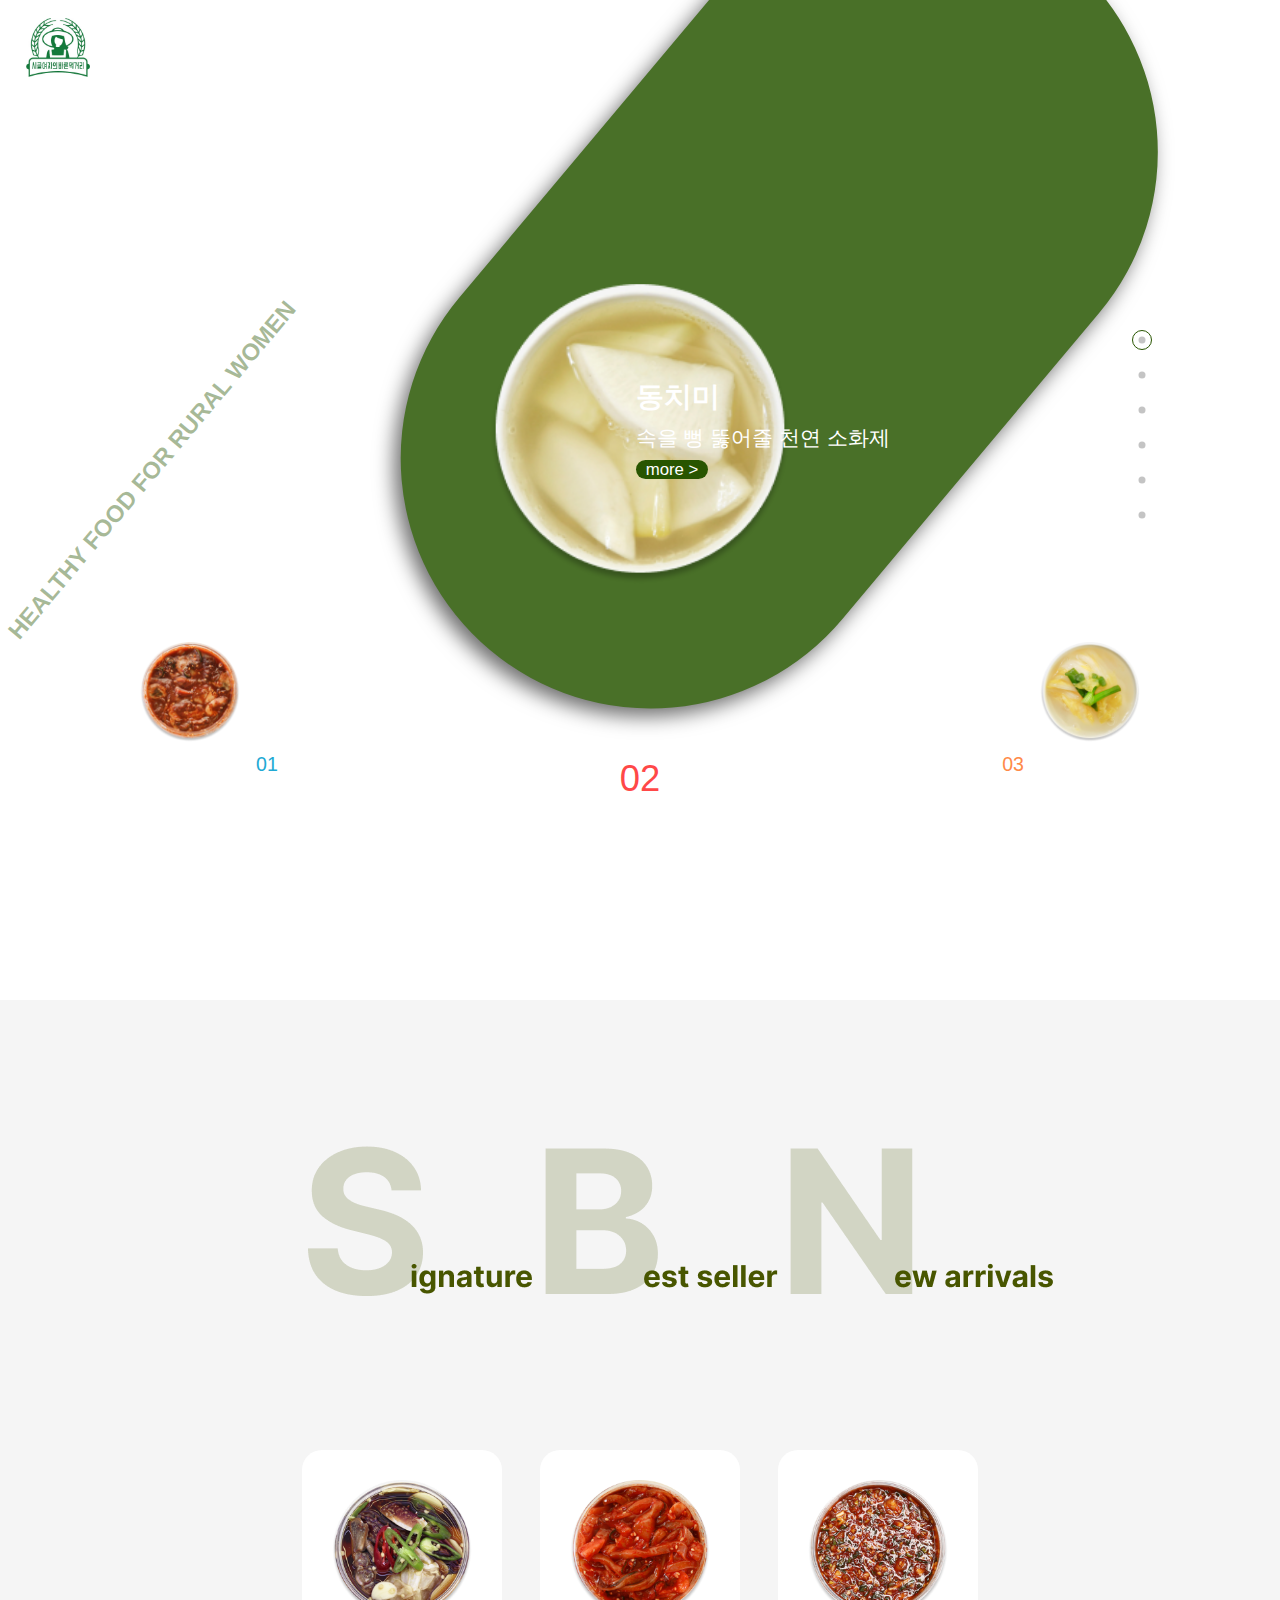
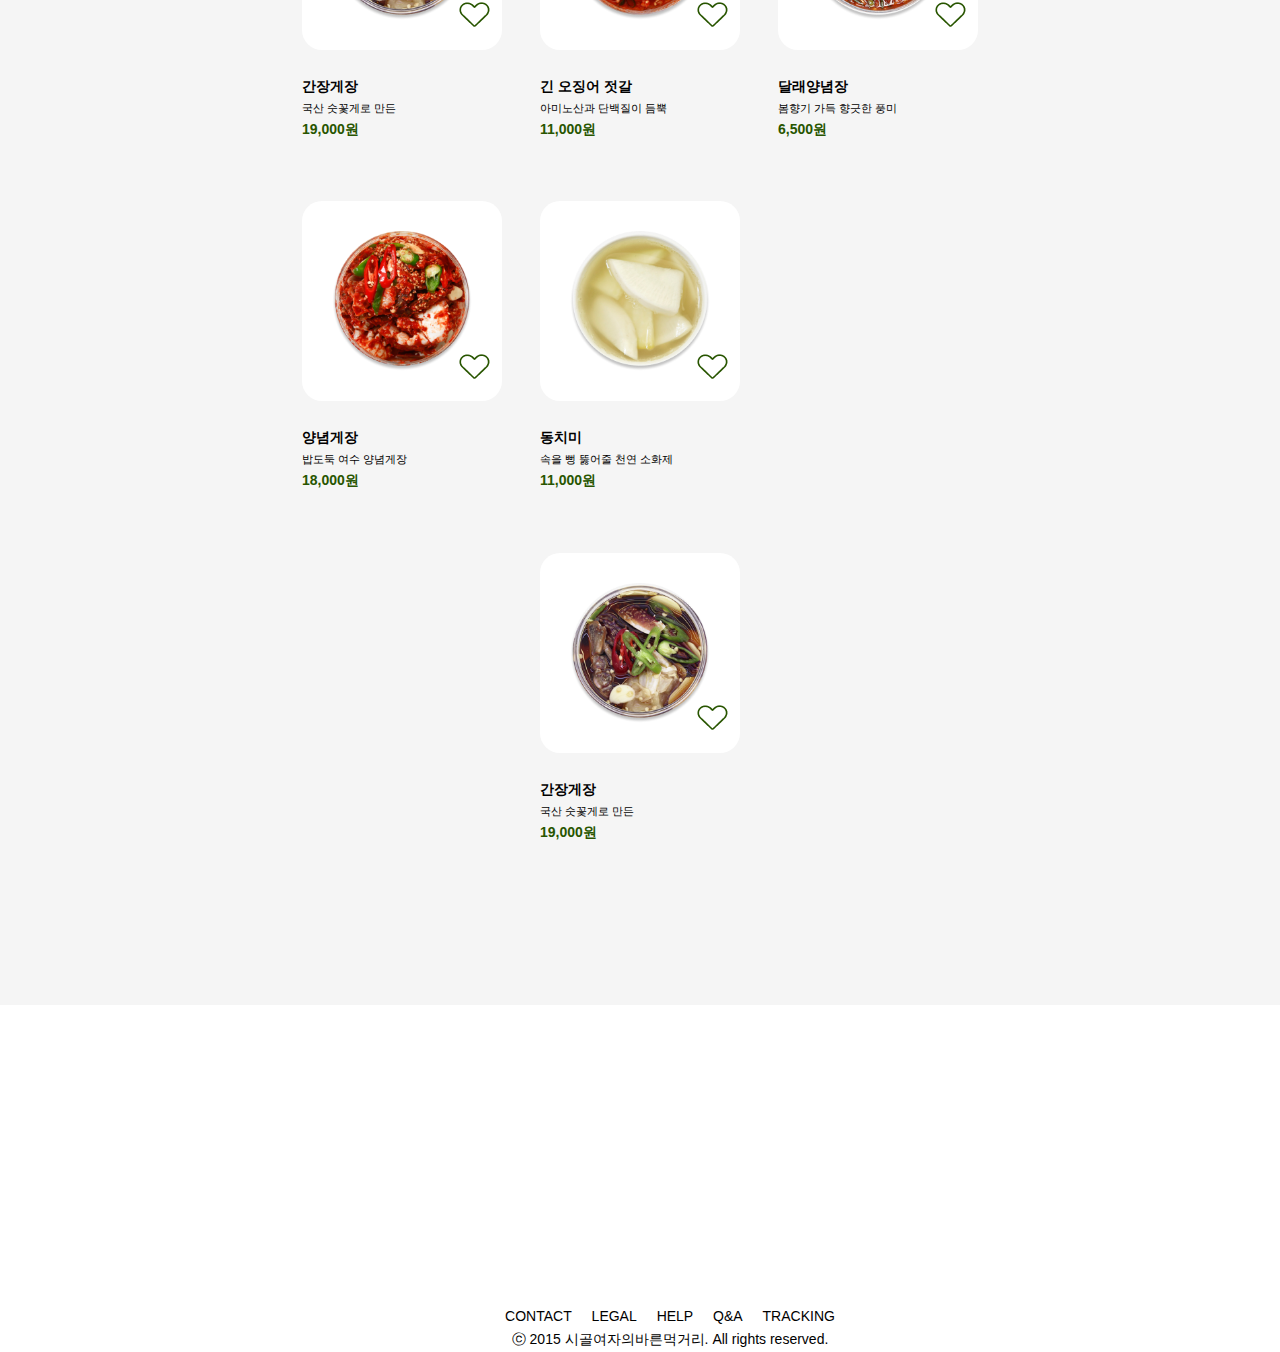
==== index.html @ a97d16f9 "220603_upload" ====
<!DOCTYPE html>
<html lang="ko">
<head>
    <meta charset="UTF-8">
    <meta http-equiv="X-UA-Compatible" content="IE=edge">
    <meta name="viewport" content="width=device-width, initial-scale=1.0">
    <title>시골여자의 바른먹거리</title>
    <link rel="icon" type="image/png" href="./img/logo/favicon-16x16.png" sizes="16x16" />
    <link href="./css/index.css" rel="stylesheet">
</head>
<body>

    <header>
        <div class="burger">
            <a href="#">
                <span></span>
                <span></span>
                <span></span>
            </a>
        </div>
        <div class="logo"><a href="#" rel="logo"><h1></h1></a></div>
        <nav>
            <a href="#">s</a>
            <a href="#">h</a>
            <a href="#">s</a>
            <a href="#">p</a>
        </nav>
    </header>

    <main>
        <div class="visual">
            <p><img src="img/logo/logo-main.jpg" alt=""></p>
            <h3>HEALTHY FOOD FOR RURAL WOMEN</h3>
            <div class="box"></div>
            <div class="slide">
                <ul>
                    <li>
                        <p><img src="img/list/salted4.png" alt="img"></p>
                        <div>
                            <h2>어리굴젓</h2>
                            <p>탱글탱글 우유빛 바다내음이 가득</p>
                            <a href="">more ></a>
                        </div>
                    </li>
                    <li>
                        <p><img src="img/list/kimchi2.png" alt="img"></p>
                        <div>
                            <h2>동치미</h2>
                            <p>속을 뻥 뚫어줄 천연 소화제</p>
                            <a href="">more ></a>
                        </div>
                    </li>
                    <li>
                        <p><img src="img/list/kimchi4.png" alt="img"></p>
                        <div>
                            <h2>배추물김치</h2>
                            <p>아이들이 좋아하는 김치 No.1</p>
                            <a href="">more ></a>
                        </div>
                    </li> 
                </ul>
                <div class="number">
                    <p>01</p>
                    <p>02</p>
                    <p>03</p>
                </div>
                <div class="circle">
                    <span>
                        <a href="">1</a>
                        <a href="">2</a>
                        <a href="">3</a>
                        <a href="">4</a>
                        <a href="">5</a>
                        <a href="">6</a>
                    </span>
                </div>
            </div>
            
        </div>


        <div class="product">
            <div class="name">
                <p><img src="./img/icon/signature.png" alt=""></p>
                <p><img src="./img/icon/bestseller.png" alt=""></p>
                <p><img src="./img/icon/newarrivals.png" alt=""></p>
            </div>

            <ul>
                <li> 
                    <a href="#"><img src="img/list/side1.png" alt=""></a>
                    <div>
                        <a href="#"><h4>간장게장</h4></a>
                        <a href="#"><p>국산 숫꽃게로 만든</p></a>
                        <a href=""><h4>19,000원</h4></a>
                    </div>
                </li>
                <li>
                    <a href="#"><img src="img/list/salted1.png" alt=""></a>
                    <div>
                        <a href="#"><h4>긴 오징어 젓갈</h4></a>
                        <a href="#"><p>아미노산과 단백질이 듬뿍</p></a>
                        <a href=""><h4>11,000원</h4></a>
                    </div>
                </li>
                <li>
                    <a href="#"><img src="img/list/side2.png" alt=""></a>
                    <div>
                        <a href="#"><h4>달래양념장</h4></a>
                        <a href="#"><p>봄향기 가득 향긋한 풍미</p></a>
                        <a href=""><h4>6,500원</h4></a>
                    </div>
                </li>
                <li>
                    <a href="#"><img src="img/list/side6.png" alt=""></a>
                    <div>
                        <a href="#"><h4>양념게장</h4></a>
                        <a href="#"><p>밥도둑 여수 양념게장</p></a>
                        <a href=""><h4>18,000원</h4></a>
                    </div>
                </li>
                <li>
                    <a href="#"><img src="img/list/kimchi2.png" alt=""></a>
                    <div>
                        <a href="#"><h4>동치미</h4></a>
                        <a href="#"><p>속을 뻥 뚫어줄 천연 소화제</p></a>
                        <a href=""><h4>11,000원</h4></a>
                    </div>
                </li>
                <li>
                </li>
                <li>
                </li>
                <li>
                    <a href="#"><img src="img/list/side1.png" alt=""></a>
                    <div>
                        <a href="#"><h4>간장게장</h4></a>
                        <a href="#"><p>국산 숫꽃게로 만든</p></a>
                        <a href=""><h4>19,000원</h4></a>
                    </div>
                </li>
                <li>
                </li>
            </ul>
        </div>
        
    </main>

    <footer>
        <nav>
            <a href="#">CONTACT</a>
            <a href="#">LEGAL</a>
            <a href="#">HELP</a>
            <a href="#">Q&A</a>
            <a href="#">TRACKING</a>
        </nav>
        <p>ⓒ 2015 시골여자의바른먹거리. All rights reserved.</p>
    </footer>
    
</body>
</html>
---- css/index.css ----
@import url(../css/common.css);

header{
    display: none;
}
main{}


/*.visual*/
main > .visual{
    position: relative;
    height: 100vh;
    overflow: hidden;
}
main > .visual > h3{
    font-size: 3rem;
    color: #28550067;
    transform: rotate(-50deg);
    position: absolute;
    left: -5%; top: 50%;
}

/*logo*/
main > .visual > p{
    position: absolute;
    left: 2%; top: 2%;
    width: 8%;
}
main > .visual > p > img{
    width: 100%; height: 100%;
}

/*.box*/
main > .visual > .box{
    content: '';
    width: 750px; height: 1500px;
    background-color: #497028;
    display: block;
    transform-origin: 50% 100%;
    transform: translate(-80%,200px) rotate(40deg) ;
    border-radius: 50vw;
    position: absolute;
    left: 50%; bottom: 50%;
    box-shadow: 0px 10px 20px rgba(0, 0, 0, 0.575);
    z-index: -1;
}

/*.slide*/
main > .visual > .slide{
    width: 1400px; height: 100%;
    margin: 0 auto;
}
main > .visual > .slide > ul{
    display: flex;
    justify-content: space-between;
    position: absolute;
    bottom: 150px; left: 50%;
    transform: translateX(-50%);
    width:1200px;
}
main > .visual > .slide > ul > li{
    
    width:200px;
    position: relative;
}
main > .visual > .slide > ul > li > p{}
main > .visual > .slide > ul > li > p > img{width:100%;}
main > .visual > .slide > ul > li > div{
    position: absolute;
    top: -250%; right: -200%;
    display: none;
    color: #000;
}
main > .visual > .slide > ul > li > div > h2{}
main > .visual > .slide > ul > li > div > p{}
main > .visual > .slide > ul > li > div > a{
    color: #fff;
    background-color: #285500;
    padding: 0 10px;
    border-radius: 20px;
}


main > .visual > .slide > ul > li:nth-child(2) > p{
    transform: translate(0,-250px) scale(3) ;
}
main > .visual > .slide > ul > li:nth-child(2) > div{
    display: block;
    color: #fff;
}
main > .visual > .slide > ul > li:nth-child(2) > div > h2{
    font-size: 2rem;
}
main > .visual > .slide > ul > li:nth-child(2) > div > p{
    font-size: 1.5rem;
}
main > .visual > .slide > ul > li:nth-child(2) > div > a{
    font-size: 1.2rem;
}


/*.number*/
main > .visual > .slide > .number{
    width: 60%;
    position: absolute ;
    right: 20%; bottom: 10%;
    display: flex;
    justify-content: space-between;    
}
main > .visual > .slide > .number > p{
    margin: 0;
    font-size: 1.4rem;
}
main > .visual > .slide > .number > p:nth-child(1){
    color: #21A9D4;
}
main > .visual > .slide > .number > p:nth-child(2){
    color: #FF4848;
    font-size: 2.6rem;
}
main > .visual > .slide > .number > p:nth-child(3){
    color: #FF8A48;
}

/*circle*/
main > .visual > .slide > .circle{
    position: absolute;
    right: 10%; bottom: 40%;
}
main > .visual > .slide > .circle > span{}
main > .visual > .slide > .circle > span > a{
    display: block;
    border: 1px solid #fff;
    font-size: 0;
    width: 30px; height: 30px;
    border-radius: 100%;
    margin-bottom: 15px;
    position: relative;
    
}
main > .visual > .slide > .circle > span > a::after{
    content: '';
    width: 10px; height: 10px;
    border-radius: 100%;
    background-color: #c4c4c4;
    position: absolute; left: 50%; top: 50%;
    transform: translate(-50%, -50%);
}
main > .visual > .slide > .circle > span > a:nth-child(1){
    border: 1px solid #285500;
}

.product > .name{
    width: 100%; 
    display: flex;
    justify-content: space-between;
}
.product > .name > p{
    width: 300px;
    margin: 0 auto;
    padding-bottom: 100px;
}
.product > .name > p > img{}



/*product*/
.product{
    background-color: #F5F5F5;
    padding: 100px 300px;
    margin: 100px 0 0 0;
}
.product > ul{
    width: 100%;
    display: flex;
    justify-content: space-between;
    align-content: center;
    flex-wrap: wrap;
    margin: 0 auto;
}
.product > ul > li{
    width: 30%;
    margin-bottom: 100px;
}
.product > ul > li > a{
    background-color: #fff;
    width: 300px; height: 300px;
    border-radius: 20px;
    display: flex;
    padding: 50px;
    position: relative;
    margin: 0 auto;
}
.product > ul > li > a::after{
    content: url(../img/icon/ph_heart-straight-light.png);
    position: absolute;
    bottom: 5%; right: 5%;
}
.product > ul > li > a > img{
    transition: 0.5s;
    width: 100%;
}
.product > ul > li > div{
    width: 300px;
    margin: 0 auto;
    padding-top: 25px;
}
.product > ul > li > div > a > p{
    font-size: 0.8rem;
}
.product > ul > li > div > a{color: #000;}
.product > ul > li > div > a:nth-child(3) > h4{color: #285500;}
.product > ul > li > a:hover > img{
    transform: scale(1.1);
}

.product > .sort{
    text-align: right;
    margin-right: 50px;
    margin-bottom: 50px;
}
.product > .sort > a{
    color: #285500;
    
}
.product > .sort > a::after{
    content: '';
    width: 1px; height: 10px;
    background-color: #2855009d;
    display: inline-block;
    margin-left: 5px;
}
.product > .sort > a:last-of-type::after{
    width: 0;
}



/*==========desktop==========*/
@media (min-width:1024px) and (max-width:1440px){
    /*.visual*/
main > .visual{
    position: relative;
    height: 100vh;
    overflow: hidden;
}
main > .visual > h3{
    font-size: 1.7rem;
    color: #28550067;
    transform: rotate(-50deg);
    position: absolute;
    left: -5%; top: 50%;
}

/*logo*/
main > .visual > p{
    width: 5%;
}
/*.box*/
main > .visual > .box{
    content: '';
    width: 500px; height: 900px;
    background-color: #497028;
    display: block;
    transform-origin: 50% 100%;
    transform: translate(-80%,200px) rotate(40deg) ;
    border-radius: 50vw;
    position: absolute;
    left: 50%; bottom: 50%;
    box-shadow: 0px 10px 20px rgba(0, 0, 0, 0.575);
    z-index: -1;
}

/*.slide*/
main > .visual > .slide{
    width: 100%; height: 100%;
    margin: 0 auto;
}
main > .visual > .slide > ul{
    display: flex;
    justify-content: space-between;
    position: absolute;
    bottom: 150px; left: 50%;
    transform: translateX(-50%);
    width:1000px;
}
main > .visual > .slide > ul > li{
    
    width:100px;
    position: relative;
}
main > .visual > .slide > ul > li > p{}
main > .visual > .slide > ul > li > p > img{width:100%;}
main > .visual > .slide > ul > li > div{
    position: absolute;
    top: -250%; right: -200%;
    display: none;
    color: #000;
}
main > .visual > .slide > ul > li > div > h2{}
main > .visual > .slide > ul > li > div > p{}
main > .visual > .slide > ul > li > div > a{
    color: #fff;
    background-color: #285500;
    padding: 0 10px;
    border-radius: 20px;
}


main > .visual > .slide > ul > li:nth-child(2) > p{
    transform: translate(0,-250px) scale(3) ;
}
main > .visual > .slide > ul > li:nth-child(2) > div{
    display: block;
    color: #fff;
}
main > .visual > .slide > ul > li:nth-child(2) > div > h2{
    font-size: 2rem;
}
main > .visual > .slide > ul > li:nth-child(2) > div > p{
    font-size: 1.5rem;
}
main > .visual > .slide > ul > li:nth-child(2) > div > a{
    font-size: 1.2rem;
}


/*.number*/
main > .visual > .slide > .number{
    width: 60%;
    position: absolute ;
    right: 20%; bottom: 10%;
    display: flex;
    justify-content: space-between;    
}
main > .visual > .slide > .number > p{
    margin: 0;
    font-size: 1.4rem;
}
main > .visual > .slide > .number > p:nth-child(1){
    color: #21A9D4;
}
main > .visual > .slide > .number > p:nth-child(2){
    color: #FF4848;
    font-size: 2.6rem;
}
main > .visual > .slide > .number > p:nth-child(3){
    color: #FF8A48;
}

/*circle*/
main > .visual > .slide > .circle{
    position: absolute;
    right: 10%; bottom: 40%;
}
main > .visual > .slide > .circle > span{}
main > .visual > .slide > .circle > span > a{
    display: block;
    border: 1px solid #fff;
    font-size: 0;
    width: 20px; height: 20px;
    border-radius: 100%;
    margin-bottom: 15px;
    position: relative;
    
}
main > .visual > .slide > .circle > span > a::after{
    content: '';
    width: 7px; height: 7px;
    border-radius: 100%;
    background-color: #c4c4c4;
    position: absolute; left: 50%; top: 50%;
    transform: translate(-50%, -50%);
}
main > .visual > .slide > .circle > span > a:nth-child(1){
    border: 1px solid #285500;
}

.product > .name{
    width: 100%; 
    display: flex;
    justify-content: space-between;
}
.product > .name > p{
    width: 300px;
    margin: 0 auto;
    padding-bottom: 100px;
}
.product > .name > p > img{}



/*product*/
.product{
    background-color: #F5F5F5;
    padding: 100px 300px;
    margin: 100px 0 0 0;
}
.product > ul{
    width: 100%;
    display: flex;
    justify-content: space-between;
    align-content: center;
    flex-wrap: wrap;
    margin: 0 auto;
}
.product > ul > li{
    width: 30%;
    margin-bottom: 60px;
}
.product > ul > li > a{
    background-color: #fff;
    width: 200px; height: 200px;
    border-radius: 20px;
    display: flex;
    padding: 30px;
    position: relative;
    margin: 0 auto;
}
.product > ul > li > a::after{
    content: url(../img/icon/ph_heart-straight-light.png);
    position: absolute;
    bottom: 5%; right: 5%;
}
.product > ul > li > a > img{
    transition: 0.5s;
    width: 100%;
}
.product > ul > li > div{
    width: 200px;
    margin: 0 auto;
    padding-top: 25px;
}
.product > ul > li > div > a > p{
    font-size: 0.8rem;
}
.product > ul > li > div > a{color: #000;}
.product > ul > li > div > a:nth-child(3) > h4{color: #285500;}
.product > ul > li > a:hover > img{
    transform: scale(1.1);
}

.product > .sort{
    text-align: right;
    margin-right: 50px;
    margin-bottom: 50px;
}
.product > .sort > a{
    color: #285500;
    
}
.product > .sort > a::after{
    content: '';
    width: 1px; height: 10px;
    background-color: #2855009d;
    display: inline-block;
    margin-left: 5px;
}
.product > .sort > a:last-of-type::after{
    width: 0;
}
}


/*==========ipad==========*/
@media (min-width:768px) and (max-width:1023px){}
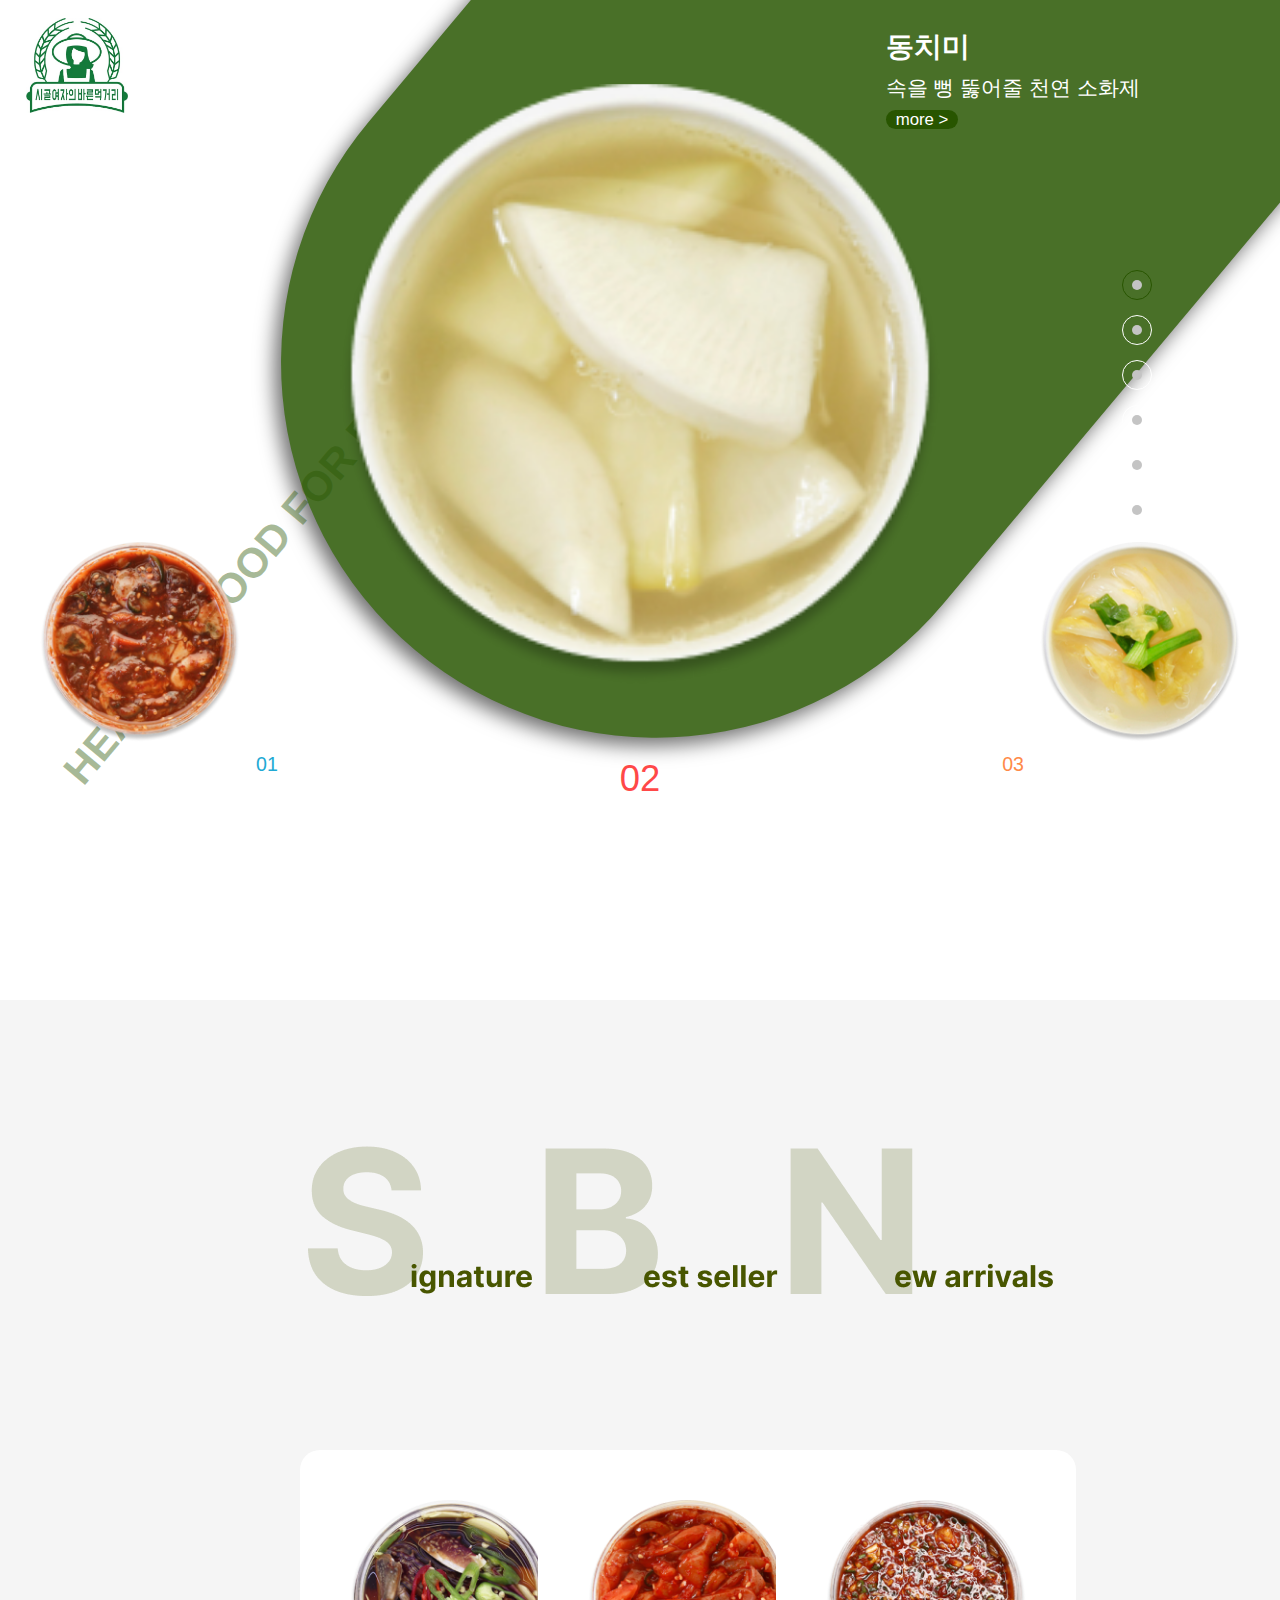
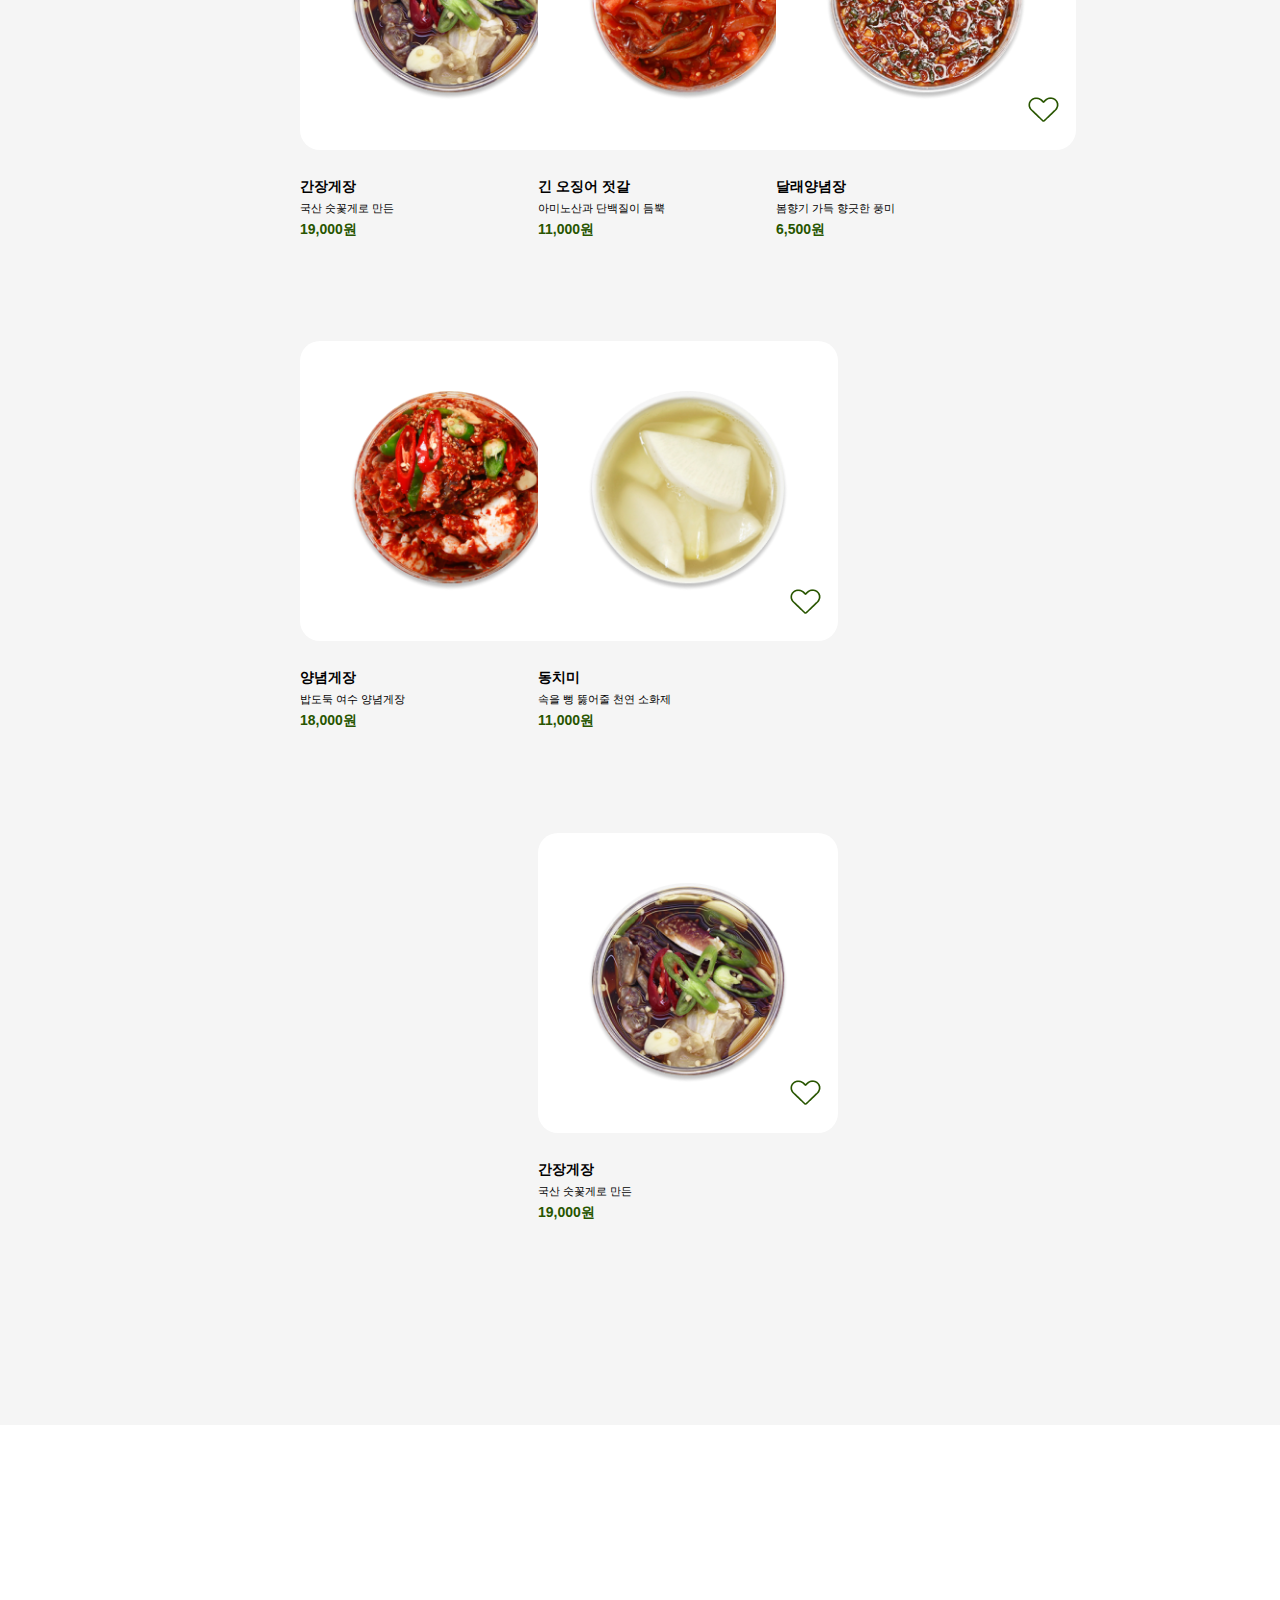
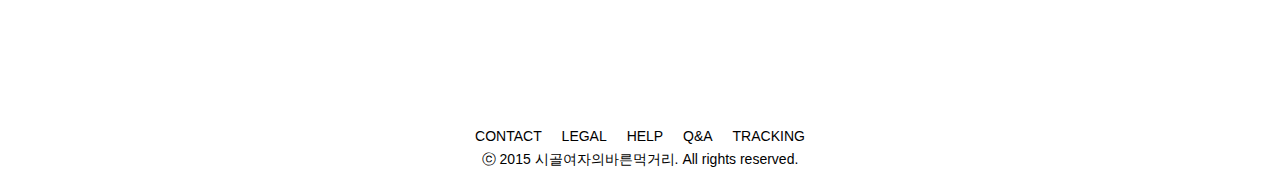
==== commit 761e22f4: "220621_upload" ====
--- a/index.html
+++ b/index.html
@@ -7,6 +7,8 @@
     <title>시골여자의 바른먹거리</title>
     <link rel="icon" type="image/png" href="./img/logo/favicon-16x16.png" sizes="16x16" />
     <link href="./css/index.css" rel="stylesheet">
+    <script src="https://ajax.googleapis.com/ajax/libs/jquery/3.6.0/jquery.min.js"></script>
+    <script defer src="./common.js"></script>
 </head>
 <body>
 
@@ -18,12 +20,12 @@
                 <span></span>
             </a>
         </div>
-        <div class="logo"><a href="#" rel="logo"><h1></h1></a></div>
+        <div class="logo"><a href="https://linnchaean.github.io/healthy-food-for-rural-women/" rel="logo"><h1></h1></a></div>
         <nav>
             <a href="#">s</a>
-            <a href="#">h</a>
-            <a href="#">s</a>
-            <a href="#">p</a>
+            <a href="https://linnchaean.github.io/healthy-food-for-rural-women/wish.html">h</a>
+            <a href="https://linnchaean.github.io/healthy-food-for-rural-women/cart.html">s</a>
+            <a href="https://linnchaean.github.io/healthy-food-for-rural-women/login.html">p</a>
         </nav>
     </header>
 
@@ -57,6 +59,30 @@
                             <p>아이들이 좋아하는 김치 No.1</p>
                             <a href="">more ></a>
                         </div>
+                    </li>
+                    <li>
+                        <p><img src="img/list/salted5.png" alt="img"></p>
+                        <div>
+                            <h2>국산 낙지 젓갈</h2>
+                            <p>깨끗하게 손질 후 정성스럽게 담은</p>
+                            <a href="">more ></a>
+                        </div>
+                    </li> 
+                    <li>
+                        <p><img src="img/list/side4.png" alt="img"></p>
+                        <div>
+                            <h2>주먹밥 재료</h2>
+                            <p>드디어 나왔어요 :)</p>
+                            <a href="">more ></a>
+                        </div>
+                    </li>
+                    <li>
+                        <p><img src="img/list/side6.png" alt="img"></p>
+                        <div>
+                            <h2>양념게장</h2>
+                            <p>밥도둑 여수 양념게장</p>
+                            <a href="">more ></a>
+                        </div>
                     </li> 
                 </ul>
                 <div class="number">
@@ -88,11 +114,11 @@
 
             <ul>
                 <li> 
-                    <a href="#"><img src="img/list/side1.png" alt=""></a>
+                    <a href="https://linnchaean.github.io/healthy-food-for-rural-women/product-info.html"><img src="img/list/side1.png" alt=""></a>
                     <div>
-                        <a href="#"><h4>간장게장</h4></a>
-                        <a href="#"><p>국산 숫꽃게로 만든</p></a>
-                        <a href=""><h4>19,000원</h4></a>
+                        <a href="https://linnchaean.github.io/healthy-food-for-rural-women/product-info.html"><h4>간장게장</h4></a>
+                        <a href="https://linnchaean.github.io/healthy-food-for-rural-women/product-info.html"><p>국산 숫꽃게로 만든</p></a>
+                        <a href="https://linnchaean.github.io/healthy-food-for-rural-women/product-info.html"><h4>19,000원</h4></a>
                     </div>
                 </li>
                 <li>
@@ -132,11 +158,11 @@
                 <li>
                 </li>
                 <li>
-                    <a href="#"><img src="img/list/side1.png" alt=""></a>
+                    <a href="https://linnchaean.github.io/healthy-food-for-rural-women/product-info.html"><img src="img/list/side1.png" alt=""></a>
                     <div>
-                        <a href="#"><h4>간장게장</h4></a>
-                        <a href="#"><p>국산 숫꽃게로 만든</p></a>
-                        <a href=""><h4>19,000원</h4></a>
+                        <a href="https://linnchaean.github.io/healthy-food-for-rural-women/product-info.html"><h4>간장게장</h4></a>
+                        <a href="https://linnchaean.github.io/healthy-food-for-rural-women/product-info.html"><p>국산 숫꽃게로 만든</p></a>
+                        <a href="https://linnchaean.github.io/healthy-food-for-rural-women/product-info.html"><h4>19,000원</h4></a>
                     </div>
                 </li>
                 <li>
--- a/css/index.css
+++ b/css/index.css
@@ -97,6 +97,15 @@
 main > .visual > .slide > ul > li:nth-child(2) > div > a{
     font-size: 1.2rem;
 }
+main > .visual > .slide > ul > li:nth-child(4){
+    display: none;
+}
+main > .visual > .slide > ul > li:nth-child(5){
+    display: none;
+}
+main > .visual > .slide > ul > li:nth-child(6){
+    display: none;
+}
 
 
 /*.number*/
@@ -237,229 +246,8 @@
 
 
 /*==========desktop==========*/
-@media (min-width:1024px) and (max-width:1440px){
-    /*.visual*/
-main > .visual{
-    position: relative;
-    height: 100vh;
-    overflow: hidden;
-}
-main > .visual > h3{
-    font-size: 1.7rem;
-    color: #28550067;
-    transform: rotate(-50deg);
-    position: absolute;
-    left: -5%; top: 50%;
-}
-
-/*logo*/
-main > .visual > p{
-    width: 5%;
-}
-/*.box*/
-main > .visual > .box{
-    content: '';
-    width: 500px; height: 900px;
-    background-color: #497028;
-    display: block;
-    transform-origin: 50% 100%;
-    transform: translate(-80%,200px) rotate(40deg) ;
-    border-radius: 50vw;
-    position: absolute;
-    left: 50%; bottom: 50%;
-    box-shadow: 0px 10px 20px rgba(0, 0, 0, 0.575);
-    z-index: -1;
-}
-
-/*.slide*/
-main > .visual > .slide{
-    width: 100%; height: 100%;
-    margin: 0 auto;
-}
-main > .visual > .slide > ul{
-    display: flex;
-    justify-content: space-between;
-    position: absolute;
-    bottom: 150px; left: 50%;
-    transform: translateX(-50%);
-    width:1000px;
-}
-main > .visual > .slide > ul > li{
-    
-    width:100px;
-    position: relative;
-}
-main > .visual > .slide > ul > li > p{}
-main > .visual > .slide > ul > li > p > img{width:100%;}
-main > .visual > .slide > ul > li > div{
-    position: absolute;
-    top: -250%; right: -200%;
-    display: none;
-    color: #000;
-}
-main > .visual > .slide > ul > li > div > h2{}
-main > .visual > .slide > ul > li > div > p{}
-main > .visual > .slide > ul > li > div > a{
-    color: #fff;
-    background-color: #285500;
-    padding: 0 10px;
-    border-radius: 20px;
-}
-
-
-main > .visual > .slide > ul > li:nth-child(2) > p{
-    transform: translate(0,-250px) scale(3) ;
-}
-main > .visual > .slide > ul > li:nth-child(2) > div{
-    display: block;
-    color: #fff;
-}
-main > .visual > .slide > ul > li:nth-child(2) > div > h2{
-    font-size: 2rem;
-}
-main > .visual > .slide > ul > li:nth-child(2) > div > p{
-    font-size: 1.5rem;
-}
-main > .visual > .slide > ul > li:nth-child(2) > div > a{
-    font-size: 1.2rem;
-}
-
-
-/*.number*/
-main > .visual > .slide > .number{
-    width: 60%;
-    position: absolute ;
-    right: 20%; bottom: 10%;
-    display: flex;
-    justify-content: space-between;    
-}
-main > .visual > .slide > .number > p{
-    margin: 0;
-    font-size: 1.4rem;
-}
-main > .visual > .slide > .number > p:nth-child(1){
-    color: #21A9D4;
-}
-main > .visual > .slide > .number > p:nth-child(2){
-    color: #FF4848;
-    font-size: 2.6rem;
-}
-main > .visual > .slide > .number > p:nth-child(3){
-    color: #FF8A48;
-}
-
-/*circle*/
-main > .visual > .slide > .circle{
-    position: absolute;
-    right: 10%; bottom: 40%;
-}
-main > .visual > .slide > .circle > span{}
-main > .visual > .slide > .circle > span > a{
-    display: block;
-    border: 1px solid #fff;
-    font-size: 0;
-    width: 20px; height: 20px;
-    border-radius: 100%;
-    margin-bottom: 15px;
-    position: relative;
-    
-}
-main > .visual > .slide > .circle > span > a::after{
-    content: '';
-    width: 7px; height: 7px;
-    border-radius: 100%;
-    background-color: #c4c4c4;
-    position: absolute; left: 50%; top: 50%;
-    transform: translate(-50%, -50%);
-}
-main > .visual > .slide > .circle > span > a:nth-child(1){
-    border: 1px solid #285500;
-}
-
-.product > .name{
-    width: 100%; 
-    display: flex;
-    justify-content: space-between;
-}
-.product > .name > p{
-    width: 300px;
-    margin: 0 auto;
-    padding-bottom: 100px;
-}
-.product > .name > p > img{}
-
-
-
-/*product*/
-.product{
-    background-color: #F5F5F5;
-    padding: 100px 300px;
-    margin: 100px 0 0 0;
-}
-.product > ul{
-    width: 100%;
-    display: flex;
-    justify-content: space-between;
-    align-content: center;
-    flex-wrap: wrap;
-    margin: 0 auto;
-}
-.product > ul > li{
-    width: 30%;
-    margin-bottom: 60px;
-}
-.product > ul > li > a{
-    background-color: #fff;
-    width: 200px; height: 200px;
-    border-radius: 20px;
-    display: flex;
-    padding: 30px;
-    position: relative;
-    margin: 0 auto;
-}
-.product > ul > li > a::after{
-    content: url(../img/icon/ph_heart-straight-light.png);
-    position: absolute;
-    bottom: 5%; right: 5%;
-}
-.product > ul > li > a > img{
-    transition: 0.5s;
-    width: 100%;
-}
-.product > ul > li > div{
-    width: 200px;
-    margin: 0 auto;
-    padding-top: 25px;
-}
-.product > ul > li > div > a > p{
-    font-size: 0.8rem;
-}
-.product > ul > li > div > a{color: #000;}
-.product > ul > li > div > a:nth-child(3) > h4{color: #285500;}
-.product > ul > li > a:hover > img{
-    transform: scale(1.1);
-}
-
-.product > .sort{
-    text-align: right;
-    margin-right: 50px;
-    margin-bottom: 50px;
-}
-.product > .sort > a{
-    color: #285500;
-    
-}
-.product > .sort > a::after{
-    content: '';
-    width: 1px; height: 10px;
-    background-color: #2855009d;
-    display: inline-block;
-    margin-left: 5px;
-}
-.product > .sort > a:last-of-type::after{
-    width: 0;
-}
-}
+@media (min-width:1024px) and (max-width:1440px){}
+
 
 
 /*==========ipad==========*/
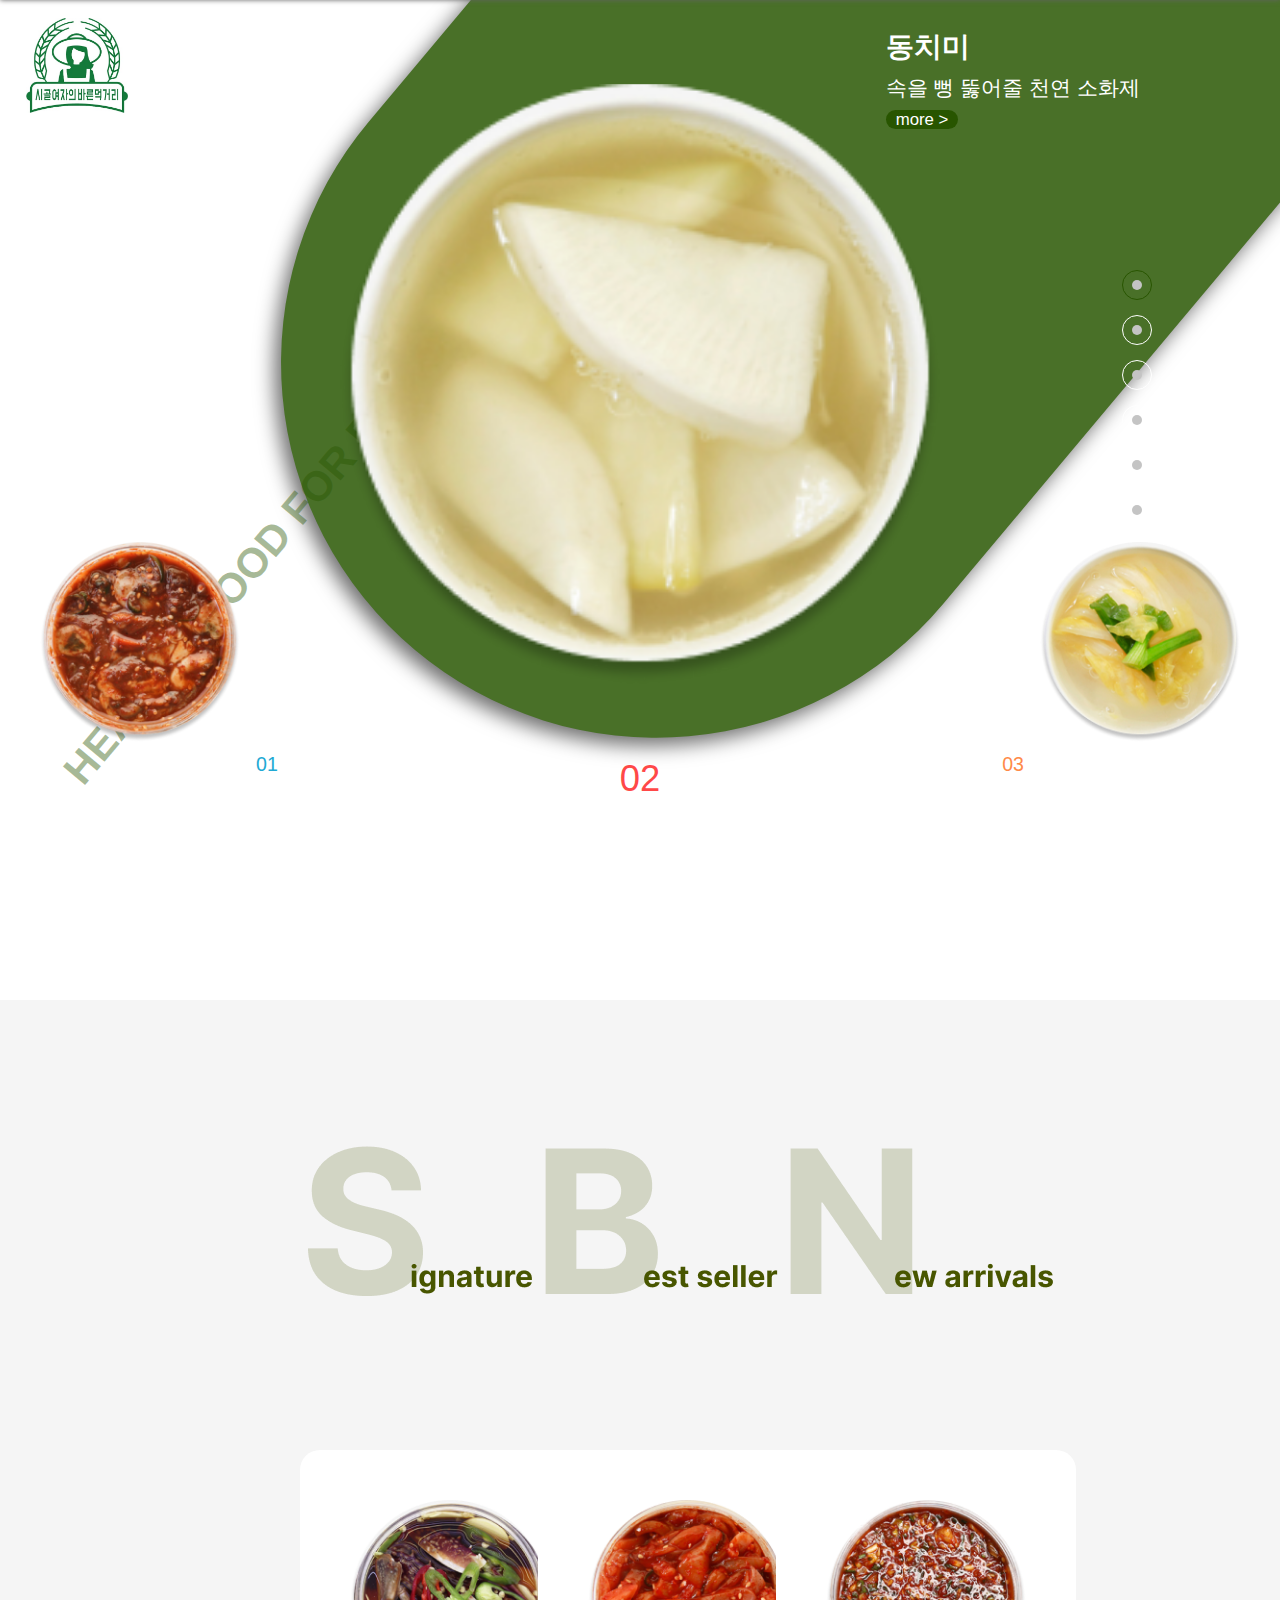
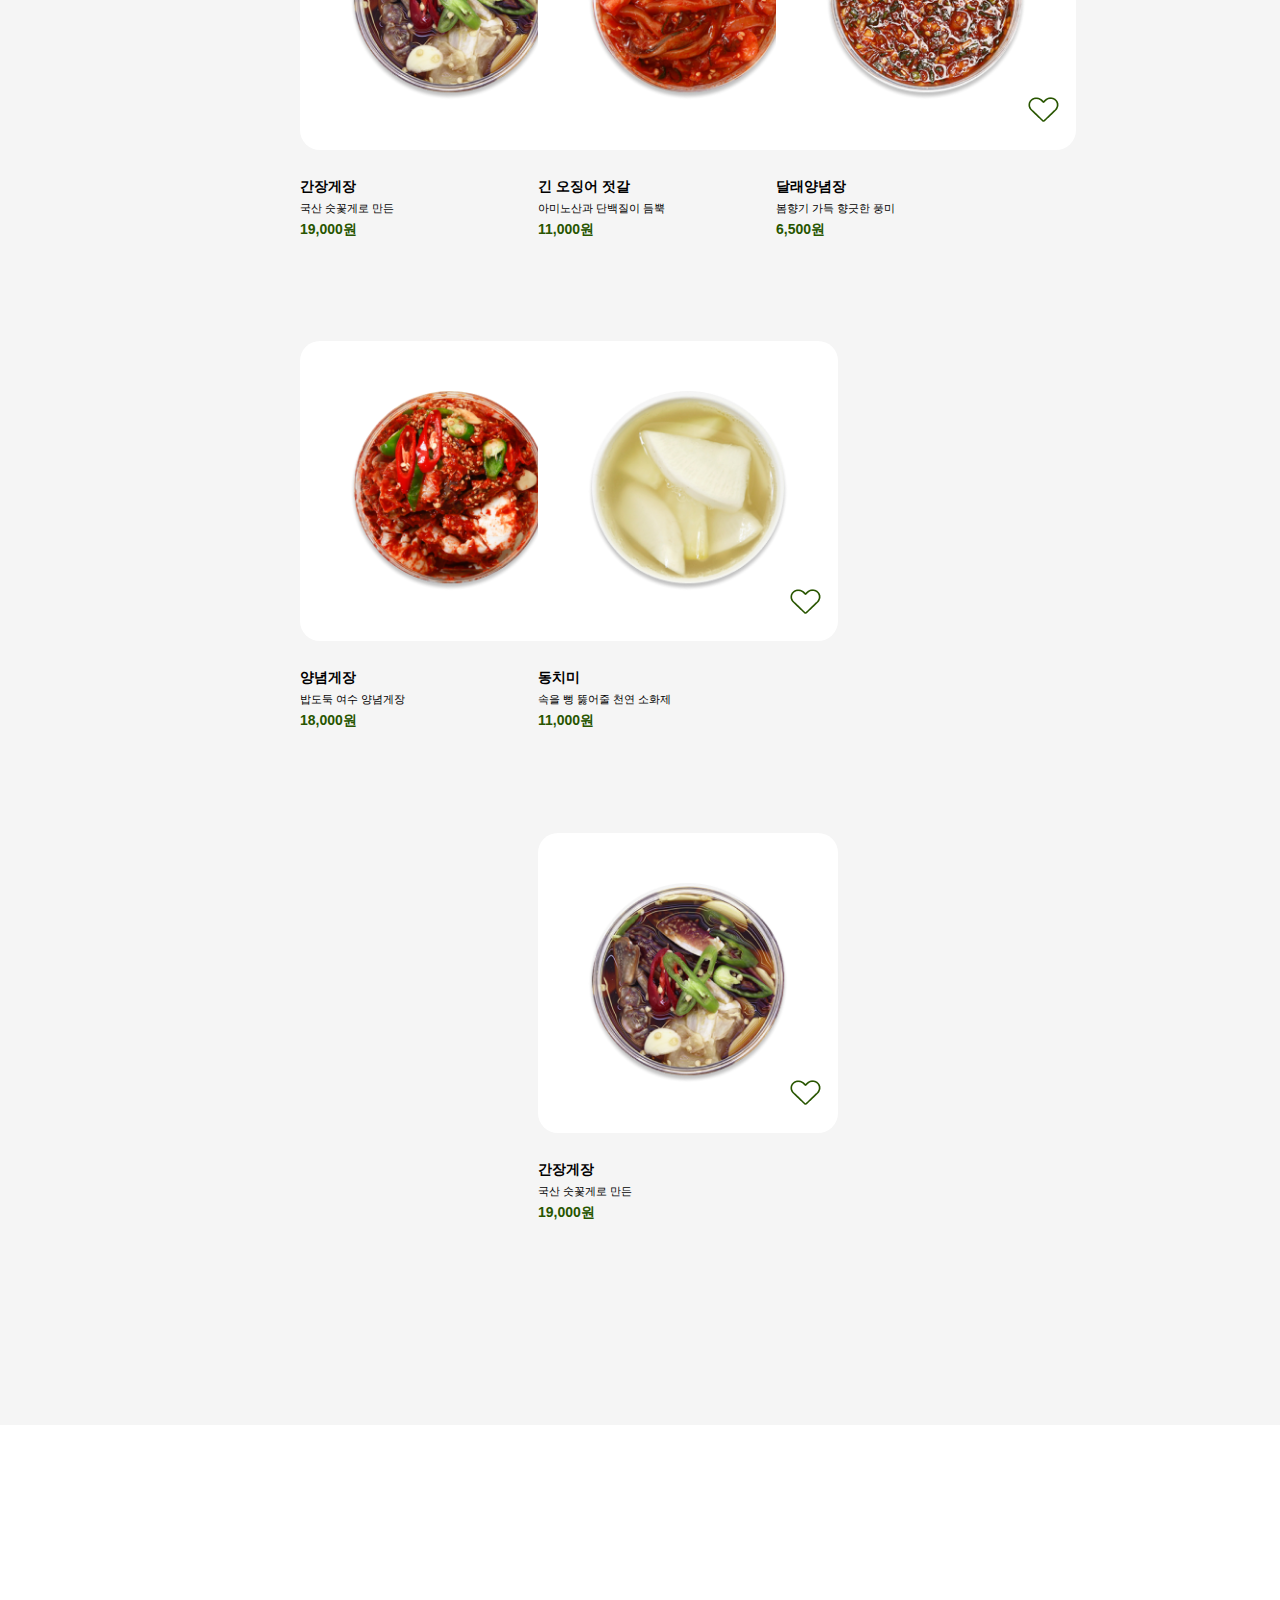
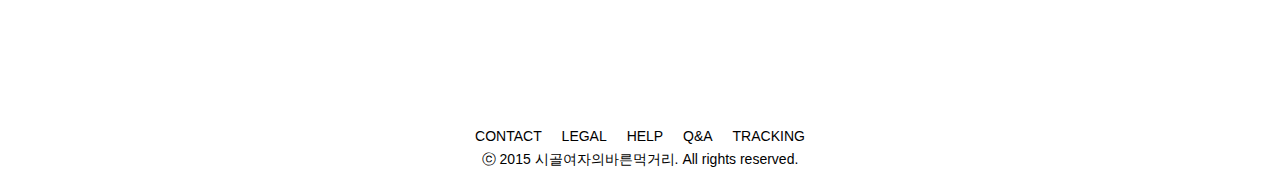
==== commit 0bffaa2c: "0623_upload" ====
--- a/index.html
+++ b/index.html
@@ -13,25 +13,33 @@
 <body>
 
     <header>
-        <div class="burger">
-            <a href="#">
+        <div class="header_fix">
+            <div class="burger">
                 <span></span>
                 <span></span>
                 <span></span>
-            </a>
+            </div>
+            <div class="logo"><a href="https://linnchaean.github.io/healthy-food-for-rural-women/" rel="logo"><h1></h1></a></div>
+            <nav>
+                <a href="#">s</a>
+                <a href="https://linnchaean.github.io/healthy-food-for-rural-women/wish.html">h</a>
+                <a href="https://linnchaean.github.io/healthy-food-for-rural-women/cart.html">s</a>
+                <a href="https://linnchaean.github.io/healthy-food-for-rural-women/login.html">p</a>
+            </nav>
         </div>
-        <div class="logo"><a href="https://linnchaean.github.io/healthy-food-for-rural-women/" rel="logo"><h1></h1></a></div>
-        <nav>
-            <a href="#">s</a>
-            <a href="https://linnchaean.github.io/healthy-food-for-rural-women/wish.html">h</a>
-            <a href="https://linnchaean.github.io/healthy-food-for-rural-women/cart.html">s</a>
-            <a href="https://linnchaean.github.io/healthy-food-for-rural-women/login.html">p</a>
-        </nav>
+        <div class="header_menu active">
+            <nav>
+                <a href="https://linnchaean.github.io/healthy-food-for-rural-women/product4.html">All</a>
+                <a href="https://linnchaean.github.io/healthy-food-for-rural-women/product2.html">젓갈류</a>
+                <a href="https://linnchaean.github.io/healthy-food-for-rural-women/product.html">반찬</a>
+                <a href="https://linnchaean.github.io/healthy-food-for-rural-women/product3.html">김치</a>
+            </nav>
+        </div>
     </header>
 
     <main>
         <div class="visual">
-            <p><img src="img/logo/logo-main.jpg" alt=""></p>
+            <p><img src="img/logo/logo-main.jpg" alt="logo"></p>
             <h3>HEALTHY FOOD FOR RURAL WOMEN</h3>
             <div class="box"></div>
             <div class="slide">
@@ -182,6 +190,7 @@
         </nav>
         <p>ⓒ 2015 시골여자의바른먹거리. All rights reserved.</p>
     </footer>
+
     
 </body>
 </html>--- a/css/index.css
+++ b/css/index.css
@@ -1,9 +1,7 @@
 @import url(../css/common.css);
 
-header{
-    display: none;
-}
-main{}
+
+
 
 
 /*.visual*/
@@ -25,10 +23,20 @@
     position: absolute;
     left: 2%; top: 2%;
     width: 8%;
+    transition: 1s;
 }
 main > .visual > p > img{
     width: 100%; height: 100%;
 }
+
+
+
+main > .visual > p.active{
+    display: none;
+} /*스크립트*/
+
+
+
 
 /*.box*/
 main > .visual > .box{
@@ -43,6 +51,19 @@
     left: 50%; bottom: 50%;
     box-shadow: 0px 10px 20px rgba(0, 0, 0, 0.575);
     z-index: -1;
+    animation: visual 1s ease 1;
+}
+@keyframes visual{
+    0%{
+        height: 0%;
+        /* transform: translateX(-100%); */
+        /* transform: translate(0%,0px) rotate(40deg) ; */
+    }
+    100%{
+        height: 100%;
+        /* transform: translateX(100%); */
+        /* transform: translate(-80%,200px) rotate(40deg) ; */
+    }
 }
 
 /*.slide*/
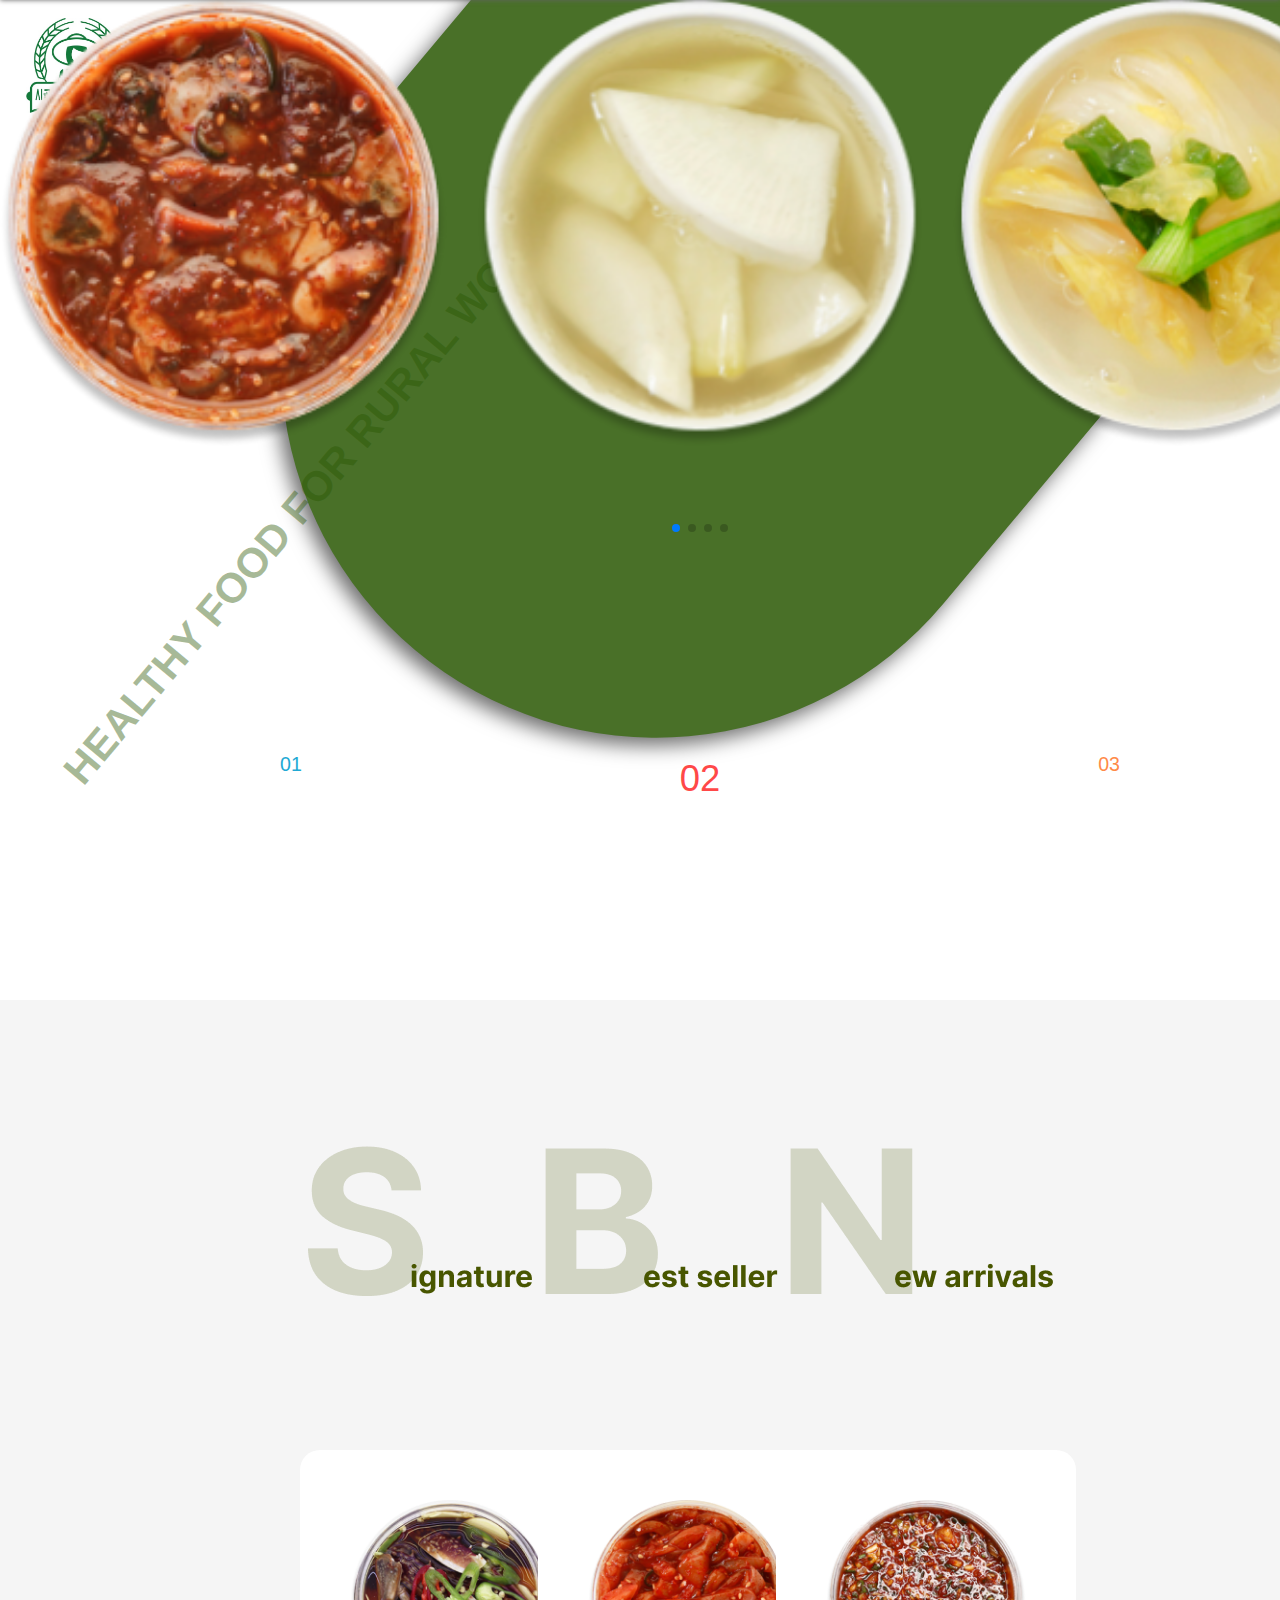
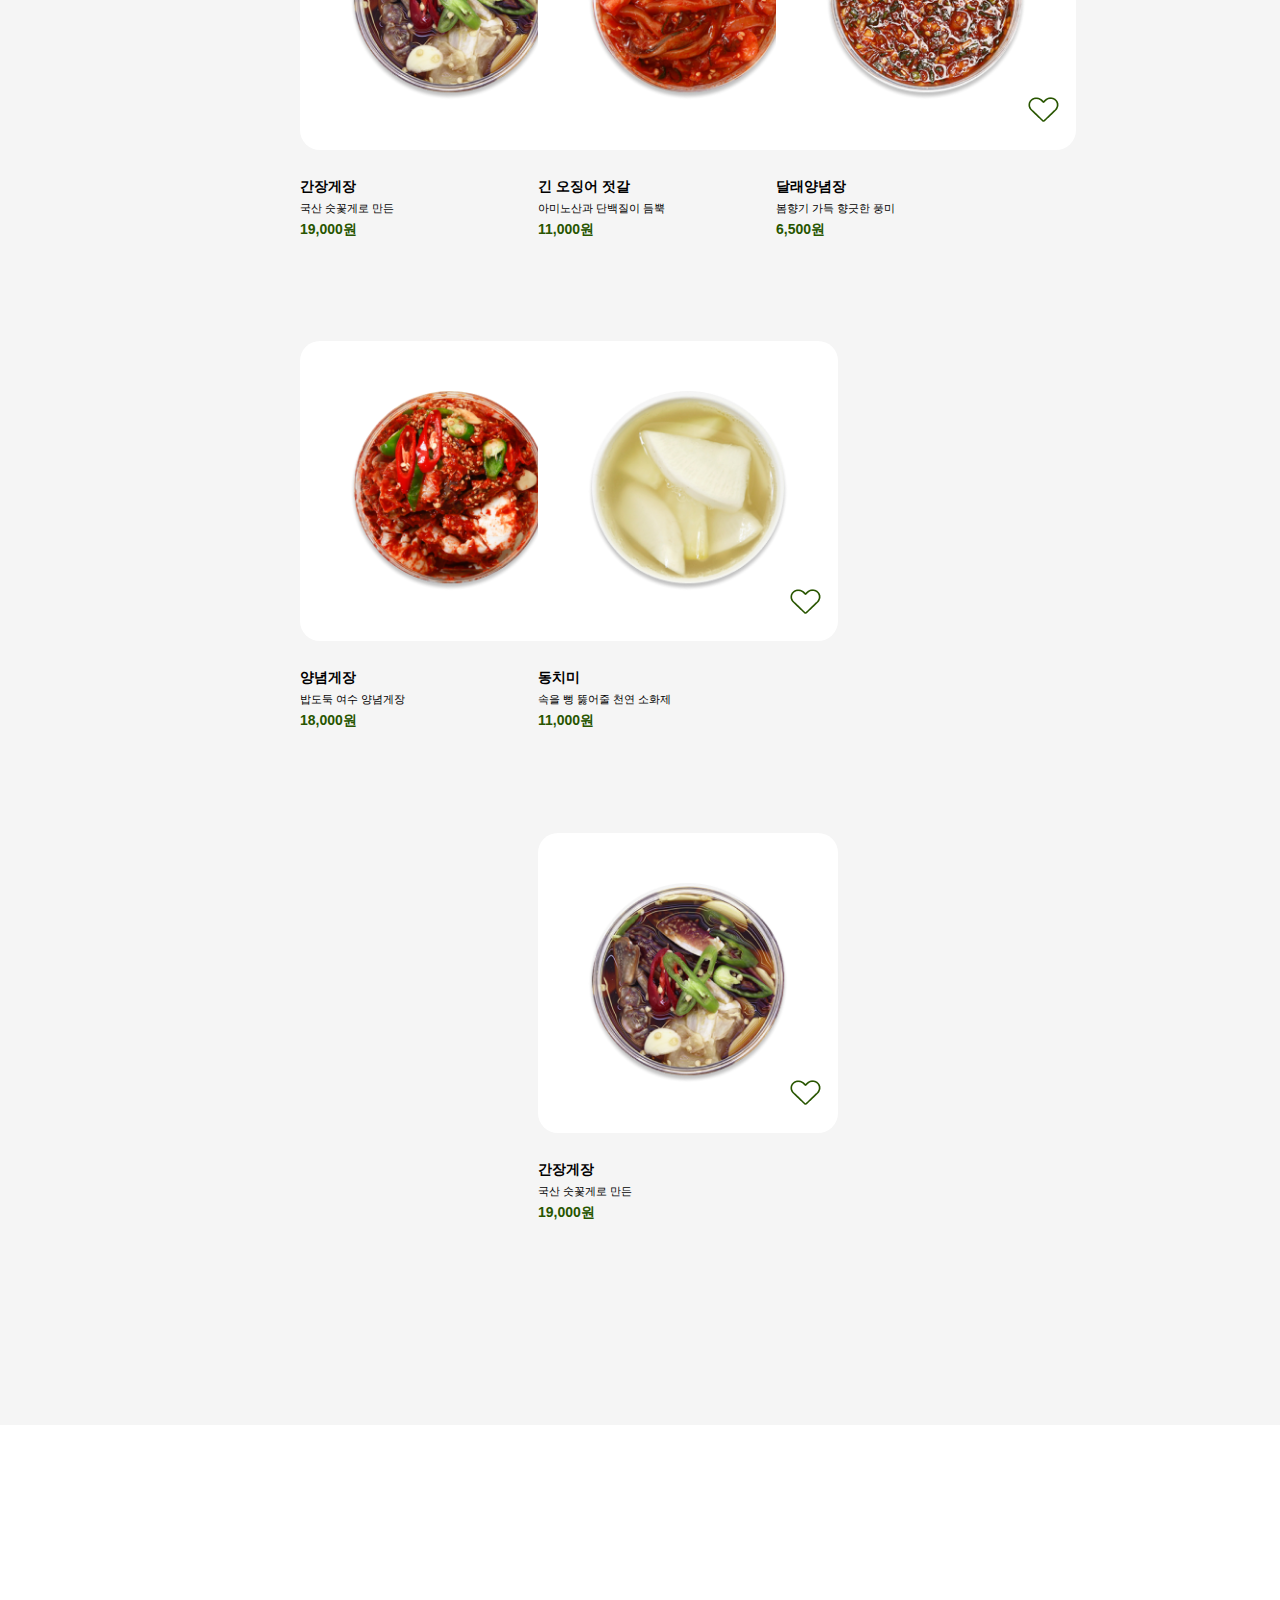
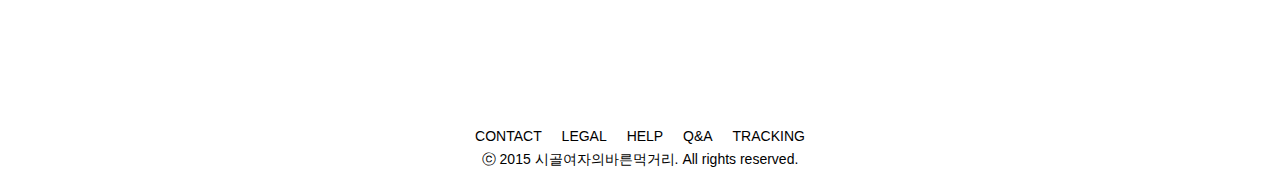
==== commit 8eb0cd1e: "0624_upload" ====
--- a/index.html
+++ b/index.html
@@ -7,6 +7,11 @@
     <title>시골여자의 바른먹거리</title>
     <link rel="icon" type="image/png" href="./img/logo/favicon-16x16.png" sizes="16x16" />
     <link href="./css/index.css" rel="stylesheet">
+    <link
+        rel="stylesheet"
+        href="https://unpkg.com/swiper/swiper-bundle.min.css"
+    />
+    <script src="https://unpkg.com/swiper/swiper-bundle.min.js"></script>
     <script src="https://ajax.googleapis.com/ajax/libs/jquery/3.6.0/jquery.min.js"></script>
     <script defer src="./common.js"></script>
 </head>
@@ -15,9 +20,11 @@
     <header>
         <div class="header_fix">
             <div class="burger">
-                <span></span>
-                <span></span>
-                <span></span>
+                <a href="#">
+                    <span></span>
+                    <span></span>
+                    <span></span>
+                </a>
             </div>
             <div class="logo"><a href="https://linnchaean.github.io/healthy-food-for-rural-women/" rel="logo"><h1></h1></a></div>
             <nav>
@@ -27,7 +34,7 @@
                 <a href="https://linnchaean.github.io/healthy-food-for-rural-women/login.html">p</a>
             </nav>
         </div>
-        <div class="header_menu active">
+        <div class="header_menu">
             <nav>
                 <a href="https://linnchaean.github.io/healthy-food-for-rural-women/product4.html">All</a>
                 <a href="https://linnchaean.github.io/healthy-food-for-rural-women/product2.html">젓갈류</a>
@@ -42,9 +49,9 @@
             <p><img src="img/logo/logo-main.jpg" alt="logo"></p>
             <h3>HEALTHY FOOD FOR RURAL WOMEN</h3>
             <div class="box"></div>
-            <div class="slide">
-                <ul>
-                    <li>
+            <div class="slide swiper mySwiper">
+                <ul class="swiper-wrapper">
+                    <li class="swiper-slide">
                         <p><img src="img/list/salted4.png" alt="img"></p>
                         <div>
                             <h2>어리굴젓</h2>
@@ -52,7 +59,7 @@
                             <a href="">more ></a>
                         </div>
                     </li>
-                    <li>
+                    <li class="swiper-slide">
                         <p><img src="img/list/kimchi2.png" alt="img"></p>
                         <div>
                             <h2>동치미</h2>
@@ -60,7 +67,7 @@
                             <a href="">more ></a>
                         </div>
                     </li>
-                    <li>
+                    <li class="swiper-slide">
                         <p><img src="img/list/kimchi4.png" alt="img"></p>
                         <div>
                             <h2>배추물김치</h2>
@@ -68,7 +75,7 @@
                             <a href="">more ></a>
                         </div>
                     </li>
-                    <li>
+                    <li class="swiper-slide">
                         <p><img src="img/list/salted5.png" alt="img"></p>
                         <div>
                             <h2>국산 낙지 젓갈</h2>
@@ -76,7 +83,7 @@
                             <a href="">more ></a>
                         </div>
                     </li> 
-                    <li>
+                    <li class="swiper-slide">
                         <p><img src="img/list/side4.png" alt="img"></p>
                         <div>
                             <h2>주먹밥 재료</h2>
@@ -84,7 +91,7 @@
                             <a href="">more ></a>
                         </div>
                     </li>
-                    <li>
+                    <li class="swiper-slide">
                         <p><img src="img/list/side6.png" alt="img"></p>
                         <div>
                             <h2>양념게장</h2>
@@ -98,7 +105,7 @@
                     <p>02</p>
                     <p>03</p>
                 </div>
-                <div class="circle">
+                <div class="circle swiper-pagination">
                     <span>
                         <a href="">1</a>
                         <a href="">2</a>
@@ -191,6 +198,21 @@
         <p>ⓒ 2015 시골여자의바른먹거리. All rights reserved.</p>
     </footer>
 
+        <!-- Swiper JS -->
+        <script src="https://unpkg.com/swiper/swiper-bundle.min.js"></script>
+
+        <!-- Initialize Swiper -->
+        <script>
+            var swiper = new Swiper(".mySwiper", {
+                slidesPerView: 3,
+                spaceBetween: 30,
+                pagination: {
+                el: ".swiper-pagination",
+                clickable: true,
+                },
+            });
+        </script>
+
     
 </body>
 </html>--- a/css/index.css
+++ b/css/index.css
@@ -51,19 +51,12 @@
     left: 50%; bottom: 50%;
     box-shadow: 0px 10px 20px rgba(0, 0, 0, 0.575);
     z-index: -1;
-    animation: visual 1s ease 1;
+    animation: visual 1.5s ease 1;
 }
 @keyframes visual{
-    0%{
-        height: 0%;
-        /* transform: translateX(-100%); */
-        /* transform: translate(0%,0px) rotate(40deg) ; */
-    }
-    100%{
-        height: 100%;
-        /* transform: translateX(100%); */
-        /* transform: translate(-80%,200px) rotate(40deg) ; */
-    }
+    0%{height: 0%;}
+    50%{}
+    100%{}
 }
 
 /*.slide*/
@@ -75,16 +68,15 @@
     display: flex;
     justify-content: space-between;
     position: absolute;
-    bottom: 150px; left: 50%;
-    transform: translateX(-50%);
-    width:1200px;
-}
-main > .visual > .slide > ul > li{
-    
-    width:200px;
-    position: relative;
-}
-main > .visual > .slide > ul > li > p{}
+    /* bottom: 150px; left: 50%;
+    transform: translateX(-50%); */
+    width: 100%;
+}
+main > .visual > .slide > ul > .swiper-slide{
+    /* width:200px; */
+    position: relative;
+}
+main > .visual > .slide > ul > li > p{width: 100%;}
 main > .visual > .slide > ul > li > p > img{width:100%;}
 main > .visual > .slide > ul > li > div{
     position: absolute;
@@ -103,7 +95,7 @@
 
 
 main > .visual > .slide > ul > li:nth-child(2) > p{
-    transform: translate(0,-250px) scale(3) ;
+    /* transform: translate(0,-250px) scale(3) ; */
 }
 main > .visual > .slide > ul > li:nth-child(2) > div{
     display: block;
@@ -119,14 +111,18 @@
     font-size: 1.2rem;
 }
 main > .visual > .slide > ul > li:nth-child(4){
-    display: none;
+    /* display: none; */
 }
 main > .visual > .slide > ul > li:nth-child(5){
-    display: none;
+    /* display: none; */
 }
 main > .visual > .slide > ul > li:nth-child(6){
-    display: none;
-}
+    /* display: none; */
+}
+/* .swiper-wrapper p{margin: 0;} */
+
+.swiper-slide-prev{width: 50%;}
+.swiper-slide-next{width: 50%;}
 
 
 /*.number*/
@@ -151,6 +147,7 @@
 main > .visual > .slide > .number > p:nth-child(3){
     color: #FF8A48;
 }
+
 
 /*circle*/
 main > .visual > .slide > .circle{
@@ -180,6 +177,7 @@
     border: 1px solid #285500;
 }
 
+
 .product > .name{
     width: 100%; 
     display: flex;
